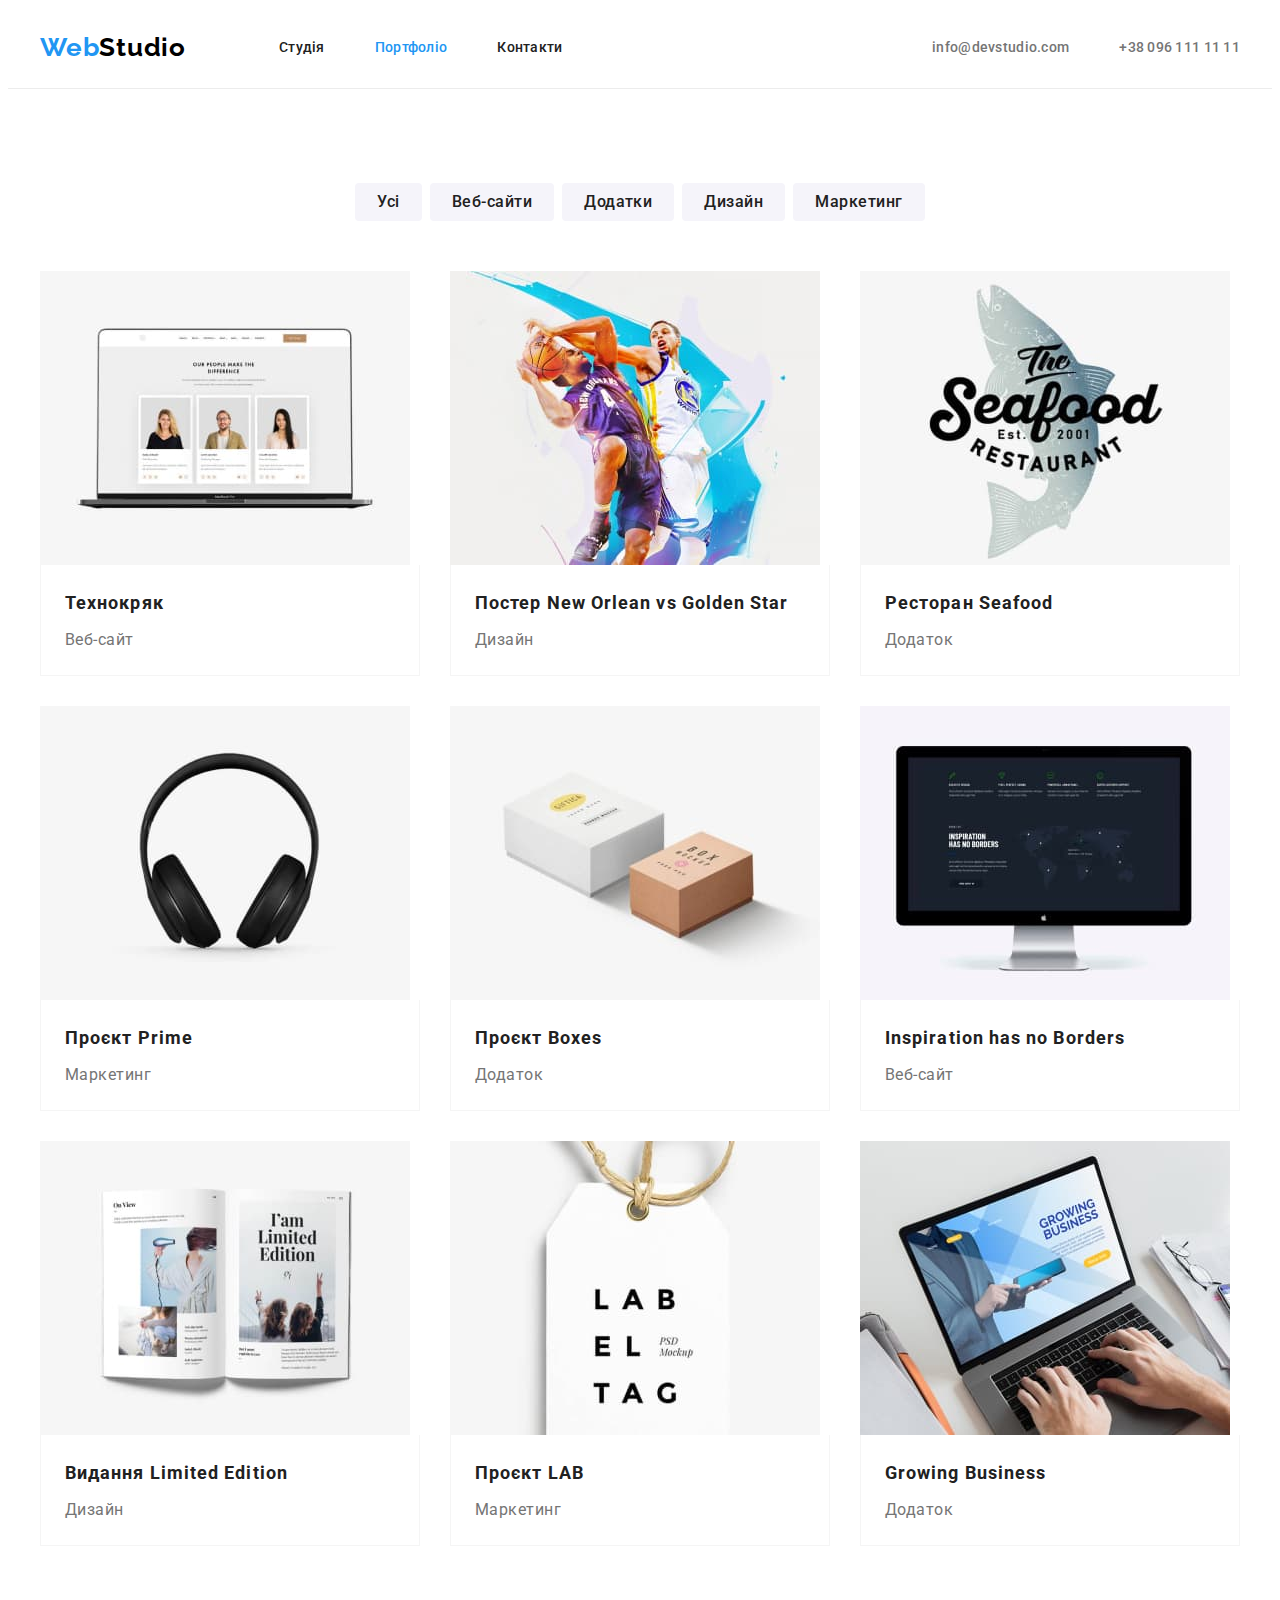
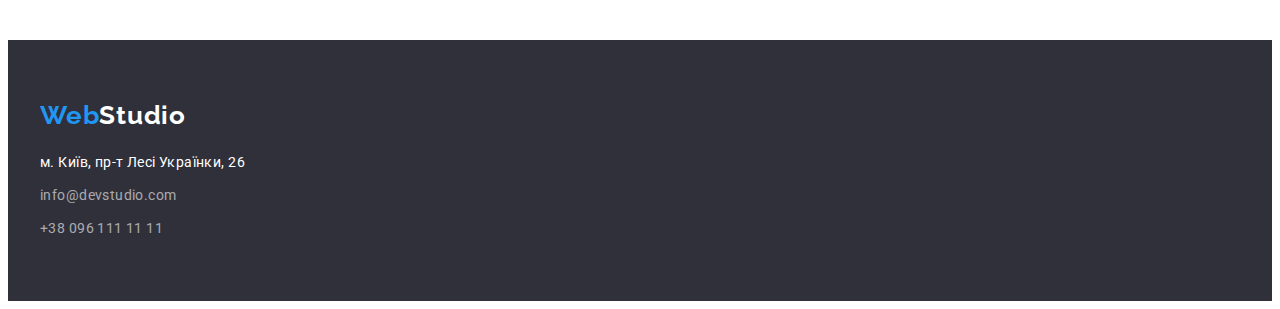
==== portfolio.html @ 6a20b28c "hw4" ====
<!DOCTYPE html>
<html lang="uk">
  <head>
    <meta charset="UTF-8" />
    <meta http-equiv="X-UA-Compatible" content="IE=edge" />
    <meta name="viewport" content="width=device-width, initial-scale=1.0" />
    <title>WebStudio</title>
    <link rel="preconnect" href="https://fonts.googleapis.com" />
    <link rel="preconnect" href="https://fonts.gstatic.com" crossorigin />
    <link
      href="https://fonts.googleapis.com/css2?family=Raleway:wght@700&family=Roboto:wght@400;500;700;900&display=swap"
      rel="stylesheet"
    />
    <link
      rel="stylesheet"
      href="https://cdnjs.cloudflare.com/ajax/libs/modern-normalize/1.1.0/modern-normalize.min.css"
      integrity="sha512-wpPYUAdjBVSE4KJnH1VR1HeZfpl1ub8YT/NKx4PuQ5NmX2tKuGu6U/JRp5y+Y8XG2tV+wKQpNHVUX03MfMFn9Q=="
      crossorigin="anonymous"
      referrerpolicy="no-referrer"
    />
    <link rel="stylesheet" href="./css/styles.css" />
  </head>
  <body>
    <header class="header">
      <div class="container header-container">
        <nav class="header-navigation">
          <a class="header-webstudio link" href="./index.html"
            >Web<span class="header-studio link">Studio</span></a
          >
          <ul class="header-list list">
            <li class="header-item">
              <a class="header-link link" href="./index.html">Студія</a>
            </li>
            <li class="header-item">
              <a class="header-link link alink" href="./portfolio.html"
                >Портфоліо</a
              >
            </li>
            <li class="header-item">
              <a class="header-link link" href="#">Контакти</a>
            </li>
          </ul>
        </nav>
        <div class="header-conect">
          <ul class="header-list list">
            <li class="header-item">
              <a class="header-mail link" href="mailto:info@devstudio.com"
                >info@devstudio.com</a
              >
            </li>
            <li class="header-item">
              <a class="header-tel link" href="tel:+380961111111"
                >+38 096 111 11 11</a
              >
            </li>
          </ul>
        </div>
      </div>
    </header>
    <main>
      <section class="section-portfolio">
        <!-- <h1>Портфоліо</h1> -->
        <div class="container">
          <ul class="portfolio-section-1 list">
            <li class="portfolio-list link">
              <button class="main-btn style-btn" type="button">Усі</button>
            </li>
            <li class="portfolio-list link">
              <button class="main-btn style-btn" type="button">
                Веб-сайти
              </button>
            </li>
            <li class="portfolio-list link">
              <button class="main-btn style-btn" type="button">Додатки</button>
            </li>
            <li class="portfolio-list link">
              <button class="main-btn style-btn" type="button">Дизайн</button>
            </li>
            <li class="portfolio-list link">
              <button class="main-btn style-btn" type="button">
                Маркетинг
              </button>
            </li>
          </ul>
          <ul class="gallery-list list">
            <li class="portfolio-item link">
              <a class="link" href="#">
                <img
                  src="./images/img1.jpg"
                  alt="Технокряк"
                  width="370"
                  height="294"
                />
                <div class="border">
                  <h3 class="section-portfolio-pages">Технокряк</h3>
                  <p class="section-portfolio-text">Веб-сайт</p>
                </div>
              </a>
            </li>
            <li class="portfolio-item link">
              <a class="link" href="#">
                <img
                  src="./images/img2.jpg"
                  alt="Постер"
                  width="370"
                  height="294"
                />
                <div class="border">
                  <h3 class="section-portfolio-pages">
                    Постер New Orlean vs Golden Star
                  </h3>
                  <p class="section-portfolio-text">Дизайн</p>
                </div>
              </a>
            </li>
            <li class="portfolio-item link">
              <a class="link" href="#">
                <img
                  src="./images/img3.jpg"
                  alt="Ресторан"
                  width="370"
                  height="294"
                />
                <div class="border">
                  <h3 class="section-portfolio-pages">Ресторан Seafood</h3>
                  <p class="section-portfolio-text">Додаток</p>
                </div>
              </a>
            </li>
            <li class="portfolio-item link">
              <a class="link" href="#">
                <img
                  src="./images/img4.jpg"
                  alt="Проєкт"
                  width="370"
                  height="294"
                />
                <div class="border">
                  <h3 class="section-portfolio-pages">Проєкт Prime</h3>
                  <p class="section-portfolio-text">Маркетинг</p>
                </div>
              </a>
            </li>
            <li class="portfolio-item link">
              <a class="link" href="#">
                <img
                  src="./images/img5.jpg"
                  alt="Проєкт2"
                  width="370"
                  height="294"
                />
                <div class="border">
                  <h3 class="section-portfolio-pages">Проєкт Boxes</h3>
                  <p class="section-portfolio-text">Додаток</p>
                </div>
              </a>
            </li>
            <li class="portfolio-item link">
              <a class="link" href="#">
                <img
                  src="./images/img6.jpg"
                  alt="Натхнення"
                  width="370"
                  height="294"
                />
                <div class="border">
                  <h3 class="section-portfolio-pages">
                    Inspiration has no Borders
                  </h3>
                  <p class="section-portfolio-text">Веб-сайт</p>
                </div>
              </a>
            </li>
            <li class="portfolio-item link">
              <a class="link" href="#">
                <img
                  src="./images/img7.jpg"
                  alt="Видання"
                  width="370"
                  height="294"
                />
                <div class="border">
                  <h3 class="section-portfolio-pages">
                    Видання Limited Edition
                  </h3>
                  <p class="section-portfolio-text">Дизайн</p>
                </div>
              </a>
            </li>
            <li class="portfolio-item link">
              <a class="link" href="#">
                <img
                  src="./images/img8.jpg"
                  alt="Проєкт3"
                  width="370"
                  height="294"
                />
                <div class="border">
                  <h3 class="section-portfolio-pages">Проєкт LAB</h3>
                  <p class="section-portfolio-text">Маркетинг</p>
                </div>
              </a>
            </li>
            <li class="portfolio-item link">
              <a class="link" href="#">
                <img
                  src="./images/img9.jpg"
                  alt="Зростаючий бізнес"
                  width="370"
                  height="294"
                />
                <div class="border">
                  <h3 class="section-portfolio-pages">Growing Business</h3>
                  <p class="section-portfolio-text">Додаток</p>
                </div>
              </a>
            </li>
          </ul>
        </div>
      </section>
    </main>
    <footer class="footer">
      <div class="container">
        <a class="footer-webstudio link" href="./index.html"
          >Web<span class="footer-studio">Studio</span></a
        >
        <address class="footer-adress">
          <ul class="list">
            <li>
              <a
                class="footer-map link"
                href="https://goo.gl/maps/qHowAvCpYgENEXxt7"
                target="_blank"
                rel="noopener noreferrer"
                >м. Київ, пр-т Лесі Українки, 26</a
              >
            </li>
            <li>
              <a class="footer-mail link" href="mailto:info@devstudio.com"
                >info@devstudio.com</a
              >
            </li>
            <li>
              <a class="footer-tel link" href="tel:+380961111111"
                >+38 096 111 11 11</a
              >
            </li>
          </ul>
        </address>
      </div>
    </footer>
  </body>
</html>
---- css/styles.css ----
:root {
    --main-color: #212121;
    --header-color: #2196f3;
    --header-studio-color: #000000;
    --header-tel: #757575;
    --hero-text: #ffffff;
    --background-color: #2f303a;
    --footer-tel: rgba(255, 255, 255, 0.6);
    --hero-section-4: #F5F4FA;
    --hero-btn-focus: #188CE8;
    --border: #ECECEC;
    --portfolio-border: #F5F5F5;
}

button {
    border: none;
    border-radius: 4px
}

p,
h1,
h2,
h3,
h4,
h5,
h6 {
    margin: 0;
}

ul,
ol {
    margin: 0;
    padding-left: 0;
}

img {
    display: block;
}

.body {
    font-family: "Roboto", sans-serif;
    background-color: var(--hero-text);
}

.container {
    width: 1200px;
    padding-left: 15px;
    padding-right: 15px;
    /* outline: 2px solid red; */
    margin: 0 auto;
}

.header {
    padding-top: 24px;
    padding-bottom: 25px;
    border-bottom: 1px solid var(--border);
}

.list {
    list-style: none;
}

.link {
    text-decoration: none;
}

.header-webstudio {
    font-family: "Raleway", sans-serif;
    font-weight: 700;
    font-size: 26px;
    line-height: 1.19;
    letter-spacing: 0.03em;
    color: var(--header-color);
    margin-right: 93px;
}

.header-studio {
    font-family: "Raleway", sans-serif;
    font-weight: 700;
    font-size: 26px;
    line-height: 1.19;
    letter-spacing: 0.03em;
    color: var(--header-studio-color);
}

.header-link {
    font-family: "Roboto", sans-serif;
    font-weight: 500;
    font-size: 14px;
    line-height: 1.14;
    letter-spacing: 0.02em;
    color: var(--main-color);
}

.header-list {
    display: flex;
    gap: 50px;
}

.header-navigation {
    display: flex;
    align-items: center;
}

.header-container {
    display: flex;
    align-items: center;
}

.header-conect {
    margin-left: auto;
}

.alink {
    color: var(--header-color)
}

.header-link:hover,
.header-mail:hover,
.header-tel:hover,
.footer-mail:hover,
.footer-tel:hover,
.footer-map:hover {
    color: var(--header-color);
}

.header-link:focus,
.header-mail:focus,
.header-tel:focus,
.footer-mail:focus,
.footer-tel:focus,
.footer-map:focus {
    color: var(--header-color);
}

.main-btn:focus {
    color: var(--hero-text);
    background-color: var(--header-color);
}

.header-mail,
.header-tel {
    font-family: "Roboto", sans-serif;
    font-weight: 500;
    font-size: 14px;
    line-height: 1.14;
    letter-spacing: 0.02em;
    color: var(--header-tel);
}

.style-btn {
    font-family: 'Roboto', sans-serif;
    font-weight: 500;
    font-size: 16px;
    line-height: 1.62;
    letter-spacing: 0.03em;
    color: var(--main-color);
    background: var(--hero-section-4)
}

.hero-text {
    font-family: "Roboto", sans-serif;
    font-weight: 900;
    font-size: 44px;
    line-height: 1.36;
    letter-spacing: 0.06em;
    text-transform: uppercase;
    color: var(--hero-text);
    margin-bottom: 30px;
    max-width: 696px;
}

.hero-btn {
    font-family: "Roboto", sans-serif;
    font-weight: 700;
    font-size: 16px;
    line-height: 1.88;
    letter-spacing: 0.06em;
    color: var(--hero-text);
    background-color: var(--header-color);
    cursor: pointer;
    display: inline-block;
    width: 215px;
    height: 50px;
    text-align: center;
}

.hero-btn:hover {
    color: var(--hero-text);
    background-color: var(--hero-btn-focus);
}

.hero-btn:focus {
    color: var(--hero-text);
    background-color: var(--hero-btn-focus);
}

.main-text {
    padding-top: 94px;
    padding-bottom: 94px;
}

.hero-section {
    background-color: var(--background-color);
    padding-top: 200px;
    padding-bottom: 200px;
    display: flex;
    text-align: center;
}

.hero-list {
    display: flex;
    gap: 30px;
}

.hero-item {
    flex-basis: calc((100% - 90px) / 4);
}

.hero-text {
    display: flex;
    margin-left: auto;
    margin-right: auto;
}

.hero-title {
    font-family: "Roboto", sans-serif;
    font-weight: 700;
    font-size: 14px;
    line-height: 1.14;
    letter-spacing: 0.03em;
    text-transform: uppercase;
    color: var(--main-color);
    margin-bottom: 10px;
}

.hero-paragraph {
    font-family: "Roboto", sans-serif;
    font-size: 14px;
    line-height: 1.71;
    letter-spacing: 0.03em;
    color: var(--header-tel);
}

.section-3,
.section-4 {
    font-family: "Roboto", sans-serif;
    font-weight: 700;
    font-size: 36px;
    line-height: 1.17;
    text-align: center;
    letter-spacing: 0.03em;
    color: var(--main-color);
}

.section-3 {
    margin-bottom: 50px;
}

.hero-section-3 {
    padding-bottom: 94px;
}

.hero-section3 {
    display: flex;
    gap: 30px;
}

.hero-section-4 {
    padding-top: 94px;
    padding-bottom: 94px;
}

.hero-section4 {
    display: flex;
    gap: 30px;
    text-align: center;
}

.section-4 {
    margin-bottom: 50px;
}

.hero-section-4 {
    background-color: var(--hero-section-4);
}

.manufacturers {
    background-color: var(--hero-text);
}

.border-worker {
    box-shadow: 0px 1px 3px rgba(0, 0, 0, 0.12), 0px 1px 1px rgba(0, 0, 0, 0.14), 0px 2px 1px rgba(0, 0, 0, 0.2);
    border-radius: 0px 0px 4px 4px;
}

.hero-worker {
    font-family: "Roboto", sans-serif;
    font-weight: 500;
    font-size: 16px;
    line-height: 1.19;
    letter-spacing: 0.03em;
    color: var(--main-color);
    padding-top: 30px;
    padding-bottom: 10px;
}

.hero-position {
    font-family: "Roboto", sans-serif;
    font-weight: 400;
    font-size: 16px;
    line-height: 1.19;
    letter-spacing: 0.03em;
    color: var(--header-tel);
    padding-bottom: 30px;
}

.footer {
    padding-top: 60px;
    padding-bottom: 60px;
}

.footer-adress {
    font-style: normal;
}

.footer-webstudio {
    font-family: "Raleway", sans-serif;
    font-weight: 700;
    font-size: 26px;
    line-height: 1.19;
    letter-spacing: 0.03em;
    color: var(--header-color);
    margin-bottom: 20px;
    display: inline-block;
}

.footer-studio {
    font-family: "Raleway", sans-serif;
    font-weight: 700;
    font-size: 26px;
    line-height: 1.19;
    letter-spacing: 0.03em;
    color: var(--hero-text);
}

.footer {
    background-color: var(--background-color);
}

.footer-map {
    font-family: "Roboto", sans-serif;
    font-weight: 400;
    font-size: 14px;
    line-height: 1.71;
    letter-spacing: 0.03em;
    color: var(--hero-text);
    margin-bottom: 9px;
    display: inline-block;
}

.footer-mail {
    font-family: "Roboto", sans-serif;
    font-weight: 400;
    font-size: 14px;
    line-height: 1.71;
    letter-spacing: 0.03em;
    color: var(--footer-tel);
    margin-bottom: 9px;
    display: inline-block;
}

.footer-tel {
    font-family: "Roboto", sans-serif;
    font-weight: 400;
    font-size: 14px;
    line-height: 1.71;
    letter-spacing: 0.03em;
    color: var(--footer-tel);
}

.main-btn:hover {
    color: var(--hero-text);
}

.section-portfolio-pages {
    font-family: "Roboto", sans-serif;
    font-weight: 700;
    font-size: 18px;
    line-height: 2;
    letter-spacing: 0.06em;
    color: var(--main-color);
    margin-bottom: 4px;
}

.section-portfolio-text {
    font-family: "Roboto", sans-serif;
    font-weight: 400;
    font-size: 16px;
    line-height: 1.88;
    letter-spacing: 0.03em;
    color: var(--header-tel);
}

.main-btn {
    padding: 6px 22px;
}

.main-btn:hover {
    background-color: var(--header-color);
    cursor: pointer;
}

.portfolio-section-1 {
    display: flex;
    gap: 8px;
    justify-content: center;
    margin-bottom: 50px;
}

.gallery-list {
    display: flex;
    flex-wrap: wrap;
    gap: 30px;
}

.section-portfolio {
    padding-top: 94px;
    padding-bottom: 94px;
}

.portfolio-item {
    width: calc((100% - 60px) / 3);
}

.border {
    border: 1px solid var(--portfolio-border);
    padding: 20px 24px;
    border-top: none;
}
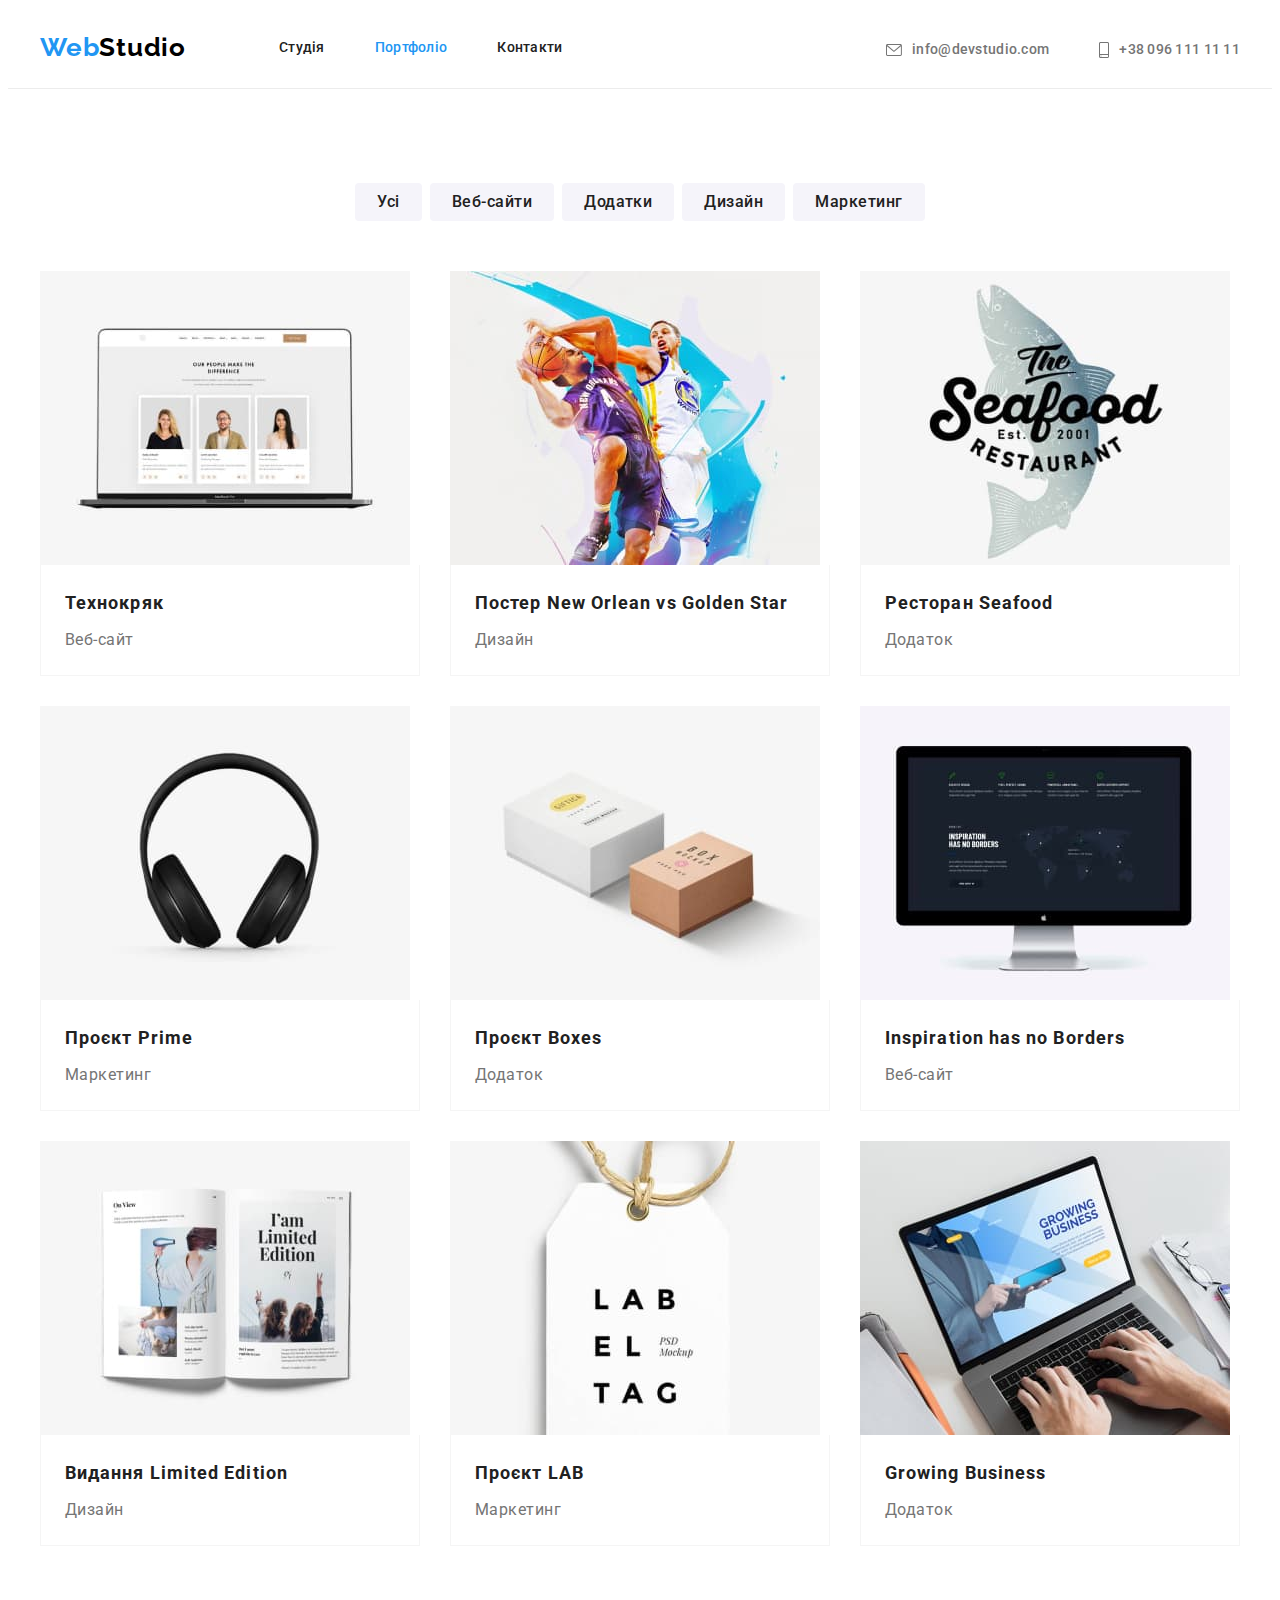
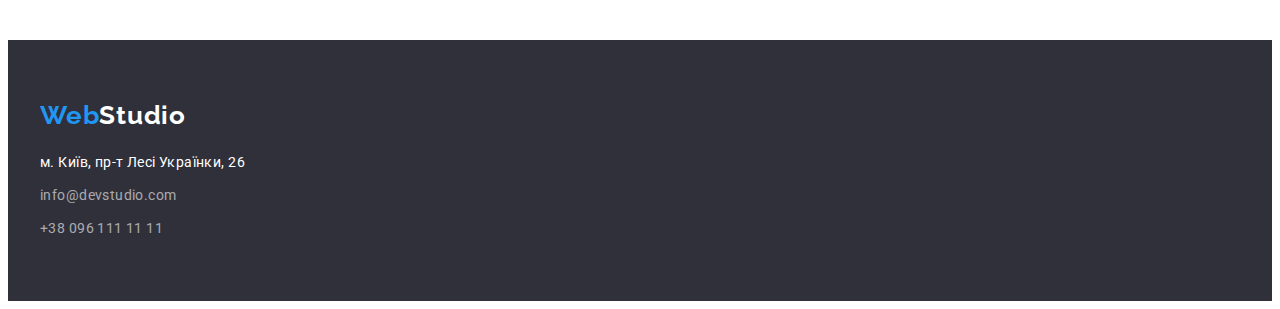
==== commit caef5b06: "homework4" ====
--- a/portfolio.html
+++ b/portfolio.html
@@ -44,14 +44,20 @@
         <div class="header-conect">
           <ul class="header-list list">
             <li class="header-item">
-              <a class="header-mail link" href="mailto:info@devstudio.com"
-                >info@devstudio.com</a
-              >
-            </li>
-            <li class="header-item">
-              <a class="header-tel link" href="tel:+380961111111"
-                >+38 096 111 11 11</a
-              >
+              <a class="header-mail link" href="mailto:info@devstudio.com">
+                <svg class="header-mail-icon" width="16" height="12">
+                  <use href="./images/symbol-defs.svg#icon-envelope"></use>
+                </svg>
+                info@devstudio.com
+              </a>
+            </li>
+            <li class="header-item">
+              <a class="header-tel link" href="tel:+380961111111">
+                <svg class="header-tel-icon" width="10" height="16">
+                  <use href="./images/symbol-defs.svg#icon-smartphone"></use>
+                </svg>
+                +38 096 111 11 11
+              </a>
             </li>
           </ul>
         </div>
--- a/css/styles.css
+++ b/css/styles.css
@@ -138,6 +138,21 @@
     background-color: var(--header-color);
 }
 
+.header-mail-icon,
+.header-tel-icon {
+    fill: currentColor;
+}
+
+.header-mail-icon:hover,
+.header-tel-icon:hover {
+    color: var(--header-color);
+}
+
+.header-tel,
+.header-mail {
+    gap: 10px;
+}
+
 .header-mail,
 .header-tel {
     font-family: "Roboto", sans-serif;
@@ -146,6 +161,9 @@
     line-height: 1.14;
     letter-spacing: 0.02em;
     color: var(--header-tel);
+    display: flex;
+    align-items: center;
+    justify-content: center;
 }
 
 .style-btn {
@@ -156,6 +174,23 @@
     letter-spacing: 0.03em;
     color: var(--main-color);
     background: var(--hero-section-4)
+}
+
+.item-container {
+    display: flex;
+    justify-content: center;
+    margin-bottom: 30px;
+    width: 270px;
+    height: 120px;
+    background-size: contain;
+    background-color: #f5f4fa;
+    border-radius: 4px;
+    align-items: center;
+}
+
+.complementary-icon {
+    width: 70px;
+    height: 70px;
 }
 
 .hero-text {
@@ -183,6 +218,8 @@
     width: 215px;
     height: 50px;
     text-align: center;
+    box-shadow: 0px 4px 4px rgba(0, 0, 0, 0.15);
+    border-radius: 4px;
 }
 
 .hero-btn:hover {
@@ -201,7 +238,11 @@
 }
 
 .hero-section {
-    background-color: var(--background-color);
+    background-image: linear-gradient(rgba(47, 48, 58, 0.4), rgba(47, 48, 58, 0.4)), url(../images/hero-bg.jpg);
+    max-width: 1600px;
+    background-repeat: no-repeat;
+    background-position: center;
+    background-size: cover;
     padding-top: 200px;
     padding-bottom: 200px;
     display: flex;
@@ -277,6 +318,10 @@
     text-align: center;
 }
 
+.worker-soc-link {
+    margin-bottom: 30px;
+}
+
 .section-4 {
     margin-bottom: 50px;
 }
@@ -305,6 +350,36 @@
     padding-bottom: 10px;
 }
 
+.list-soc {
+    display: flex;
+    justify-content: center;
+    gap: 10px;
+}
+
+.soc-icon {
+    fill: #AFB1B8;
+}
+
+.worker-soc-link {
+    display: flex;
+    align-items: center;
+    justify-content: center;
+    width: 44px;
+    height: 44px;
+    border-radius: 50%;
+    background-color: transparent;
+}
+
+.worker-soc-link:hover,
+.worker-soc-link:focus {
+    background-color: var(--header-color);
+}
+
+.worker-soc-link:hover .soc-icon,
+.worker-soc-link:focus .soc-icon {
+    fill: var(--hero-text);
+}
+
 .hero-position {
     font-family: "Roboto", sans-serif;
     font-weight: 400;
@@ -315,6 +390,58 @@
     padding-bottom: 30px;
 }
 
+.section-client {
+    padding-top: 90px;
+    padding-bottom: 94px;
+}
+
+.section-5 {
+    font-family: 'Roboto' sans-serif;
+    font-style: normal;
+    font-weight: 700;
+    font-size: 36px;
+    line-height: 1.16;
+    text-align: center;
+    letter-spacing: 0.03em;
+    color: var(--main-color);
+    margin-bottom: 54px;
+}
+
+.section5 {
+    display: flex;
+    align-items: center;
+    justify-content: center;
+    fill: #AFB1B8;
+}
+
+.section5:hover {
+    fill: var(--header-color);
+}
+
+.section5:focus {
+    fill: var(--header-color)
+}
+
+.section-5-list:hover {
+    border-color: var(--header-color);
+}
+
+.section-5-list:focus {
+    border-color: var(--header-color);
+}
+
+.section-5-list {
+    border: 1px solid #AFB1B8;
+    border-radius: 4px;
+}
+
+.section5-list {
+    display: flex;
+    align-items: center;
+    justify-content: center;
+    gap: 30px;
+}
+
 .footer {
     padding-top: 60px;
     padding-bottom: 60px;
@@ -348,6 +475,10 @@
     background-color: var(--background-color);
 }
 
+.container {
+    align-items: baseline;
+}
+
 .footer-map {
     font-family: "Roboto", sans-serif;
     font-weight: 400;
@@ -377,6 +508,50 @@
     line-height: 1.71;
     letter-spacing: 0.03em;
     color: var(--footer-tel);
+}
+
+.footer-text {
+    display: flex;
+    align-items: center;
+    justify-content: center;
+    font-family: 'Roboto' sans-serif;
+    font-style: normal;
+    font-weight: 700;
+    font-size: 14px;
+    line-height: 1.14;
+    letter-spacing: 0.03em;
+    text-transform: uppercase;
+    color: #FFFFFF;
+    margin-bottom: 20px;
+}
+
+.footer-soc {
+    margin-left: auto;
+}
+
+.footer-links {
+    display: flex;
+    align-items: center;
+    justify-content: center;
+    width: 44px;
+    height: 44px;
+    border-radius: 50%;
+    background-color: rgba(255, 255, 255, 0.1);
+}
+
+.footer-links:hover,
+.footer-links:focus {
+    background-color: var(--header-color);
+}
+
+.footer-soc-links {
+    fill: var(--hero-text)
+}
+
+.footer-soc-list {
+    display: flex;
+    align-items: center;
+    justify-content: center;
 }
 
 .main-btn:hover {
@@ -393,6 +568,8 @@
     margin-bottom: 4px;
 }
 
+
+
 .section-portfolio-text {
     font-family: "Roboto", sans-serif;
     font-weight: 400;
@@ -431,6 +608,18 @@
 
 .portfolio-item {
     width: calc((100% - 60px) / 3);
+}
+
+.portfolio-item:hover {
+    background: #FFFFFF;
+    border: 1px solid #EEEEEE;
+    box-shadow: 0px 1px 1px rgba(0, 0, 0, 0.12), 0px 4px 4px rgba(0, 0, 0, 0.06), 1px 4px 6px rgba(0, 0, 0, 0.16);
+}
+
+.portfolio-item:focus {
+    background: #FFFFFF;
+    border: 1px solid #EEEEEE;
+    box-shadow: 0px 1px 1px rgba(0, 0, 0, 0.12), 0px 4px 4px rgba(0, 0, 0, 0.06), 1px 4px 6px rgba(0, 0, 0, 0.16);
 }
 
 .border {
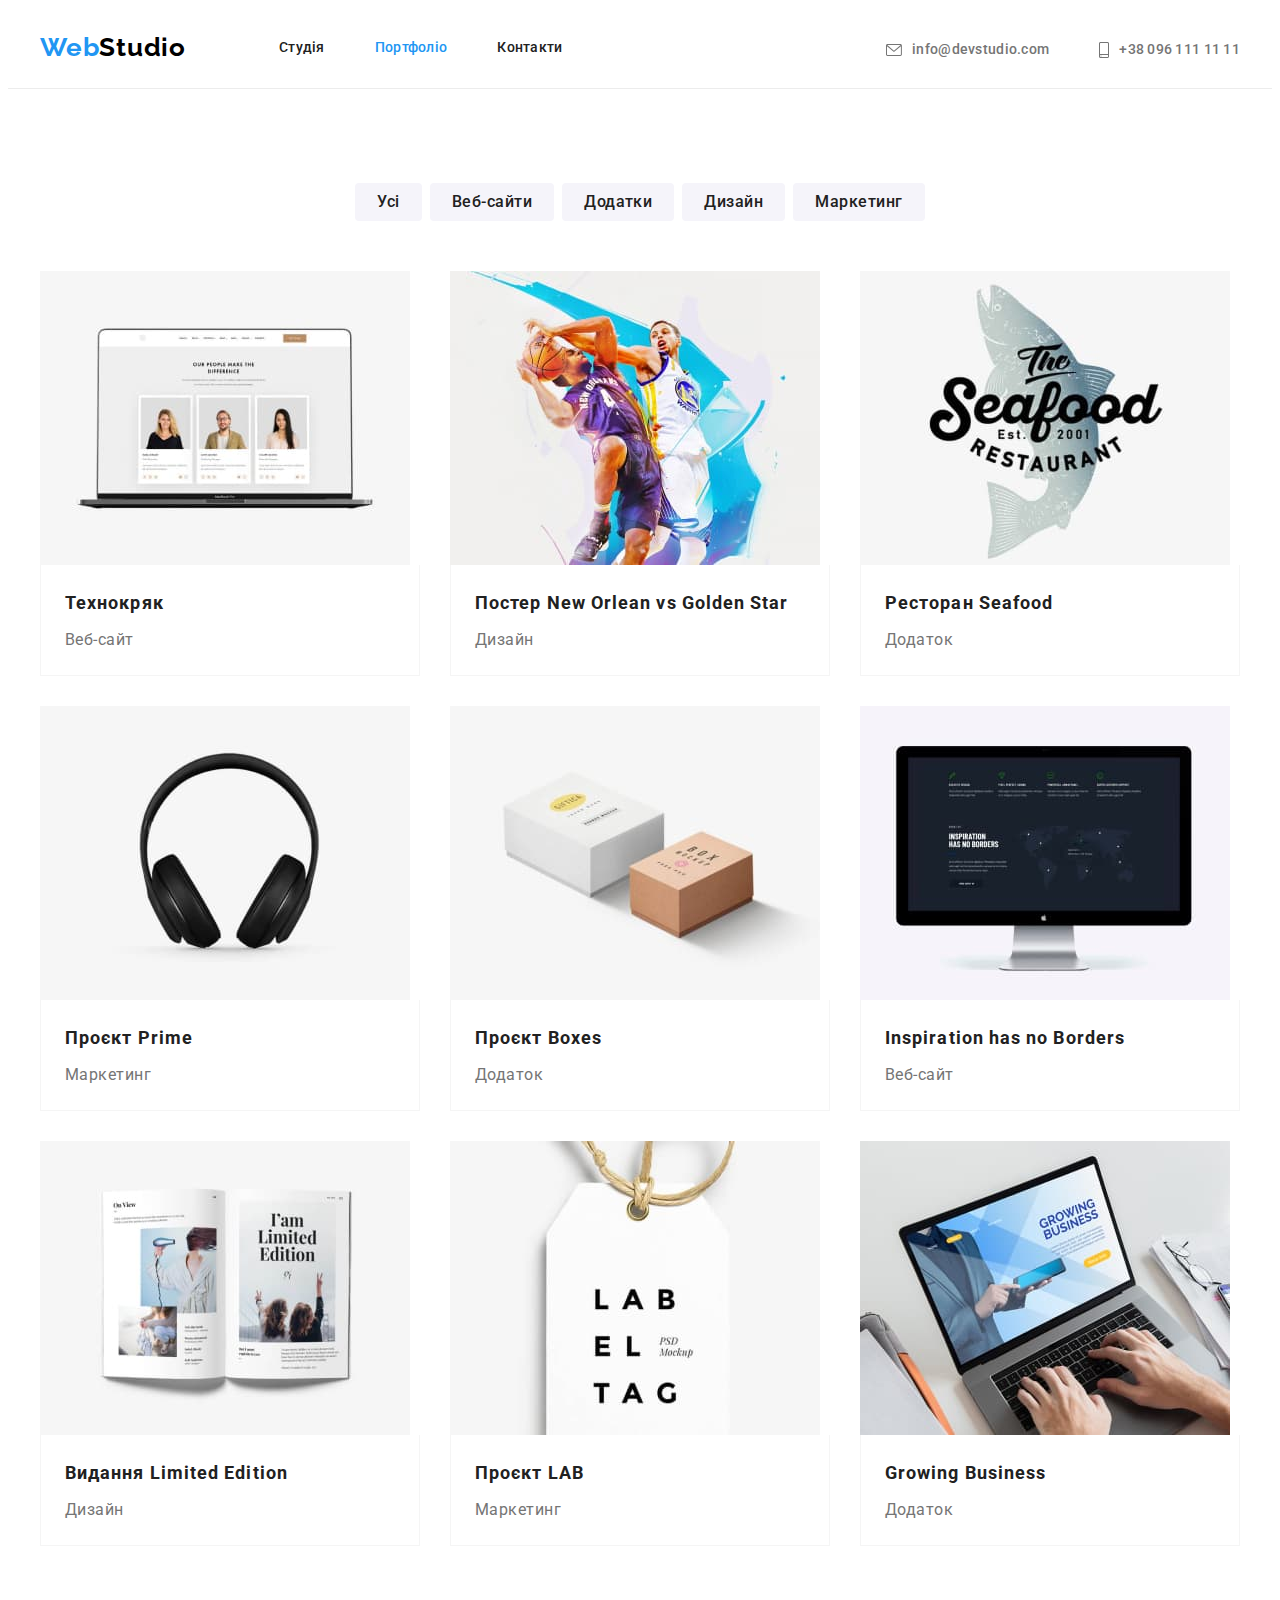
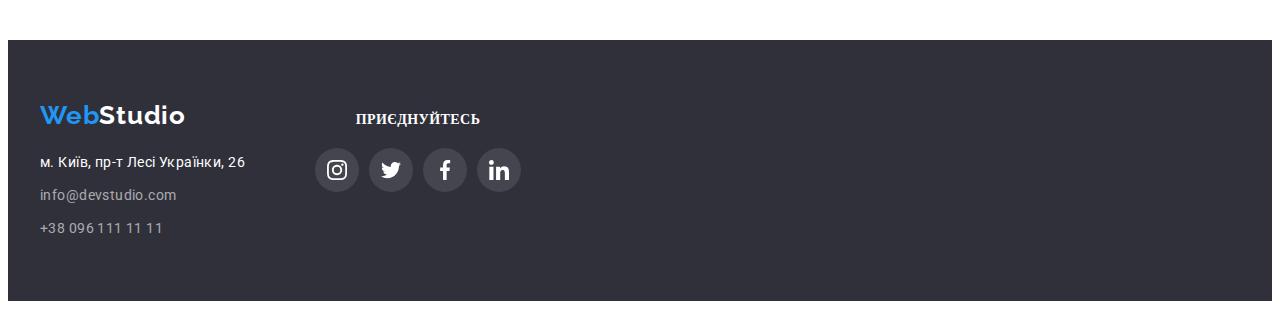
==== commit a23b13ba: "updatehw4" ====
--- a/portfolio.html
+++ b/portfolio.html
@@ -90,7 +90,7 @@
           </ul>
           <ul class="gallery-list list">
             <li class="portfolio-item link">
-              <a class="link" href="#">
+              <a class="portfolio-images link" href="#">
                 <img
                   src="./images/img1.jpg"
                   alt="Технокряк"
@@ -104,7 +104,7 @@
               </a>
             </li>
             <li class="portfolio-item link">
-              <a class="link" href="#">
+              <a class="portfolio-images link" href="#">
                 <img
                   src="./images/img2.jpg"
                   alt="Постер"
@@ -120,7 +120,7 @@
               </a>
             </li>
             <li class="portfolio-item link">
-              <a class="link" href="#">
+              <a class="portfolio-images link" href="#">
                 <img
                   src="./images/img3.jpg"
                   alt="Ресторан"
@@ -134,7 +134,7 @@
               </a>
             </li>
             <li class="portfolio-item link">
-              <a class="link" href="#">
+              <a class="portfolio-images link" href="#">
                 <img
                   src="./images/img4.jpg"
                   alt="Проєкт"
@@ -148,7 +148,7 @@
               </a>
             </li>
             <li class="portfolio-item link">
-              <a class="link" href="#">
+              <a class="portfolio-images link" href="#">
                 <img
                   src="./images/img5.jpg"
                   alt="Проєкт2"
@@ -162,7 +162,7 @@
               </a>
             </li>
             <li class="portfolio-item link">
-              <a class="link" href="#">
+              <a class="portfolio-images link" href="#">
                 <img
                   src="./images/img6.jpg"
                   alt="Натхнення"
@@ -178,7 +178,7 @@
               </a>
             </li>
             <li class="portfolio-item link">
-              <a class="link" href="#">
+              <a class="portfolio-images link" href="#">
                 <img
                   src="./images/img7.jpg"
                   alt="Видання"
@@ -194,7 +194,7 @@
               </a>
             </li>
             <li class="portfolio-item link">
-              <a class="link" href="#">
+              <a class="portfolio-images link" href="#">
                 <img
                   src="./images/img8.jpg"
                   alt="Проєкт3"
@@ -208,7 +208,7 @@
               </a>
             </li>
             <li class="portfolio-item link">
-              <a class="link" href="#">
+              <a class="portfolio-images link" href="#">
                 <img
                   src="./images/img9.jpg"
                   alt="Зростаючий бізнес"
@@ -226,33 +226,68 @@
       </section>
     </main>
     <footer class="footer">
-      <div class="container">
-        <a class="footer-webstudio link" href="./index.html"
-          >Web<span class="footer-studio">Studio</span></a
-        >
-        <address class="footer-adress">
-          <ul class="list">
-            <li>
-              <a
-                class="footer-map link"
-                href="https://goo.gl/maps/qHowAvCpYgENEXxt7"
-                target="_blank"
-                rel="noopener noreferrer"
-                >м. Київ, пр-т Лесі Українки, 26</a
-              >
-            </li>
-            <li>
-              <a class="footer-mail link" href="mailto:info@devstudio.com"
-                >info@devstudio.com</a
-              >
-            </li>
-            <li>
-              <a class="footer-tel link" href="tel:+380961111111"
-                >+38 096 111 11 11</a
-              >
-            </li>
-          </ul>
-        </address>
+      <div class="footer-completely container">
+        <div class="Webstudio">
+          <a class="footer-webstudio link" href="./index.html"
+            >Web<span class="footer-studio">Studio</span></a
+          >
+          <address class="footer-adress">
+            <ul class="list">
+              <li>
+                <a
+                  class="footer-map link"
+                  href="https://goo.gl/maps/qHowAvCpYgENEXxt7"
+                  target="_blank"
+                  rel="noopener noreferrer"
+                  >м. Київ, пр-т Лесі Українки, 26</a
+                >
+              </li>
+              <li>
+                <a class="footer-mail link" href="mailto:info@devstudio.com"
+                  >info@devstudio.com</a
+                >
+              </li>
+              <li>
+                <a class="footer-tel link" href="tel:+380961111111"
+                  >+38 096 111 11 11</a
+                >
+              </li>
+            </ul>
+          </address>
+        </div>
+        <div class="footer-soc">
+          <p class="footer-text">приєднуйтесь</p>
+          <ul class="footer-soc-list list">
+            <li class="footer-link link">
+              <a class="footer-links" href="#">
+                <svg class="footer-soc-links" width="20" height="20">
+                  <use href="./images/symbol-defs.svg#icon-instagram"></use>
+                </svg>
+              </a>
+            </li>
+            <li class="footer-link link">
+              <a class="footer-links" href="#">
+                <svg class="footer-soc-links" width="20" height="20">
+                  <use href="./images/symbol-defs.svg#icon-twitter"></use>
+                </svg>
+              </a>
+            </li>
+            <li class="footer-link link">
+              <a class="footer-links" href="#">
+                <svg class="footer-soc-links" width="20" height="20">
+                  <use href="./images/symbol-defs.svg#icon-facebook"></use>
+                </svg>
+              </a>
+            </li>
+            <li class="footer-link link">
+              <a class="footer-links" href="#">
+                <svg class="footer-soc-links" width="20" height="20">
+                  <use href="./images/symbol-defs.svg#icon-linkedin"></use>
+                </svg>
+              </a>
+            </li>
+          </ul>
+        </div>
       </div>
     </footer>
   </body>
--- a/css/styles.css
+++ b/css/styles.css
@@ -163,7 +163,6 @@
     color: var(--header-tel);
     display: flex;
     align-items: center;
-    justify-content: center;
 }
 
 .style-btn {
@@ -247,6 +246,8 @@
     padding-bottom: 200px;
     display: flex;
     text-align: center;
+    margin: 0 auto;
+    background-color: #c4c4c4;
 }
 
 .hero-list {
@@ -318,10 +319,6 @@
     text-align: center;
 }
 
-.worker-soc-link {
-    margin-bottom: 30px;
-}
-
 .section-4 {
     margin-bottom: 50px;
 }
@@ -337,6 +334,8 @@
 .border-worker {
     box-shadow: 0px 1px 3px rgba(0, 0, 0, 0.12), 0px 1px 1px rgba(0, 0, 0, 0.14), 0px 2px 1px rgba(0, 0, 0, 0.2);
     border-radius: 0px 0px 4px 4px;
+    padding-top: 30px;
+    padding-bottom: 30px;
 }
 
 .hero-worker {
@@ -346,8 +345,7 @@
     line-height: 1.19;
     letter-spacing: 0.03em;
     color: var(--main-color);
-    padding-top: 30px;
-    padding-bottom: 10px;
+    margin-bottom: 10px;
 }
 
 .list-soc {
@@ -387,7 +385,7 @@
     line-height: 1.19;
     letter-spacing: 0.03em;
     color: var(--header-tel);
-    padding-bottom: 30px;
+    margin-bottom: 16px;
 }
 
 .section-client {
@@ -419,20 +417,25 @@
 }
 
 .section5:focus {
+    fill: var(--header-color);
+
+}
+
+.section-5-link:hover .section5,
+.section-5-link:focus .section5 {
+    border-color: var(--header-color);
     fill: var(--header-color)
 }
 
-.section-5-list:hover {
-    border-color: var(--header-color);
-}
-
-.section-5-list:focus {
-    border-color: var(--header-color);
-}
-
-.section-5-list {
-    border: 1px solid #AFB1B8;
+.section-5-link {
+    display: flex;
+    justify-content: center;
+    align-items: center;
+    width: 170px;
+    height: 92px;
+    border: 1px solid #afb1b8;
     border-radius: 4px;
+    fill: #afb1
 }
 
 .section5-list {
@@ -525,8 +528,14 @@
     margin-bottom: 20px;
 }
 
-.footer-soc {
-    margin-left: auto;
+.Webstudio {
+    margin-right: 70px;
+}
+
+.footer-completely {
+    display: flex;
+    align-items: baseline;
+    justify-content: flex-start;
 }
 
 .footer-links {
@@ -552,6 +561,7 @@
     display: flex;
     align-items: center;
     justify-content: center;
+    gap: 10px;
 }
 
 .main-btn:hover {
@@ -610,13 +620,25 @@
     width: calc((100% - 60px) / 3);
 }
 
-.portfolio-item:hover {
+/* .portfolio-item:hover {
+    background: #FFFFFF;
+    box-shadow: 0px 1px 1px rgba(0, 0, 0, 0.12), 0px 4px 4px rgba(0, 0, 0, 0.06), 1px 4px 6px rgba(0, 0, 0, 0.16);
+}
+
+.portfolio-item:focus {
     background: #FFFFFF;
     border: 1px solid #EEEEEE;
     box-shadow: 0px 1px 1px rgba(0, 0, 0, 0.12), 0px 4px 4px rgba(0, 0, 0, 0.06), 1px 4px 6px rgba(0, 0, 0, 0.16);
-}
-
-.portfolio-item:focus {
+} */
+
+.portfolio-images:hover {
+    display: block;
+    background: #FFFFFF;
+    box-shadow: 0px 1px 1px rgba(0, 0, 0, 0.12), 0px 4px 4px rgba(0, 0, 0, 0.06), 1px 4px 6px rgba(0, 0, 0, 0.16);
+}
+
+.portfolio-images:focus {
+    display: block;
     background: #FFFFFF;
     border: 1px solid #EEEEEE;
     box-shadow: 0px 1px 1px rgba(0, 0, 0, 0.12), 0px 4px 4px rgba(0, 0, 0, 0.06), 1px 4px 6px rgba(0, 0, 0, 0.16);
